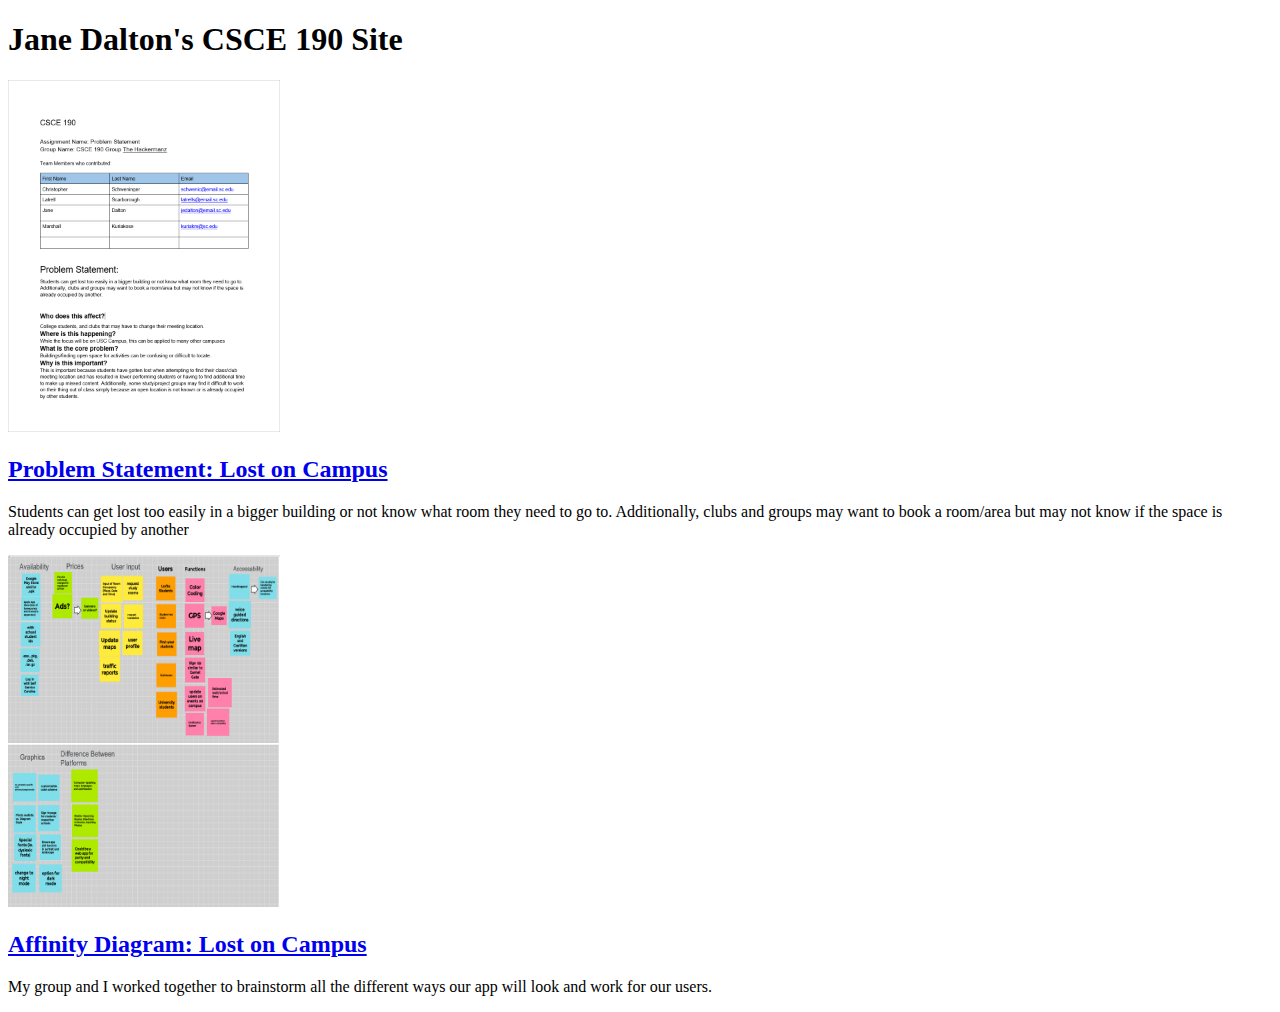
==== index.html @ becb59e5 "Add files via upload" ====
<!DOCTYPE html>
<html>
    <head>
        <title>CSCE 190: Jane Dalton</title>
    </head>

    <body>
        <h1>Jane Dalton's CSCE 190 Site</h1>

        <!--Problem Statement Assignment-->
        <section class="assignment">
            <a href="files/problem-statement.pdf"><img src="images/problem-statement01.png" width="272" height="352"></section></a>
            <section class="ass-details">
                <a href="files/problem-statement.pdf"><h2>Problem Statement: Lost on Campus</h2></a>
                <p>Students can get lost too easily in a bigger building or not know what room they need to go to.
                    Additionally, clubs and groups may want to book a room/area but may not know if the space is
                    already occupied by another</p>
                    
            </section>
        </section>

        <!--Affinity Diagram Assignment-->
        <section class="assignment">
            <a href="files/affinity-diagram.pdf"><img src="images/affinity-diagram.PNG" width="272" height="352"></section></a>
            <section class="ass-details">
                <a href="files/affinity-diagram.pdf"><h2>Affinity Diagram: Lost on Campus</h2></a>
                <p>My group and I worked together to brainstorm all the different ways our app will look and work for
                    our users.
                </p>
                    
            </section>
        </section>
    </body>
</html>
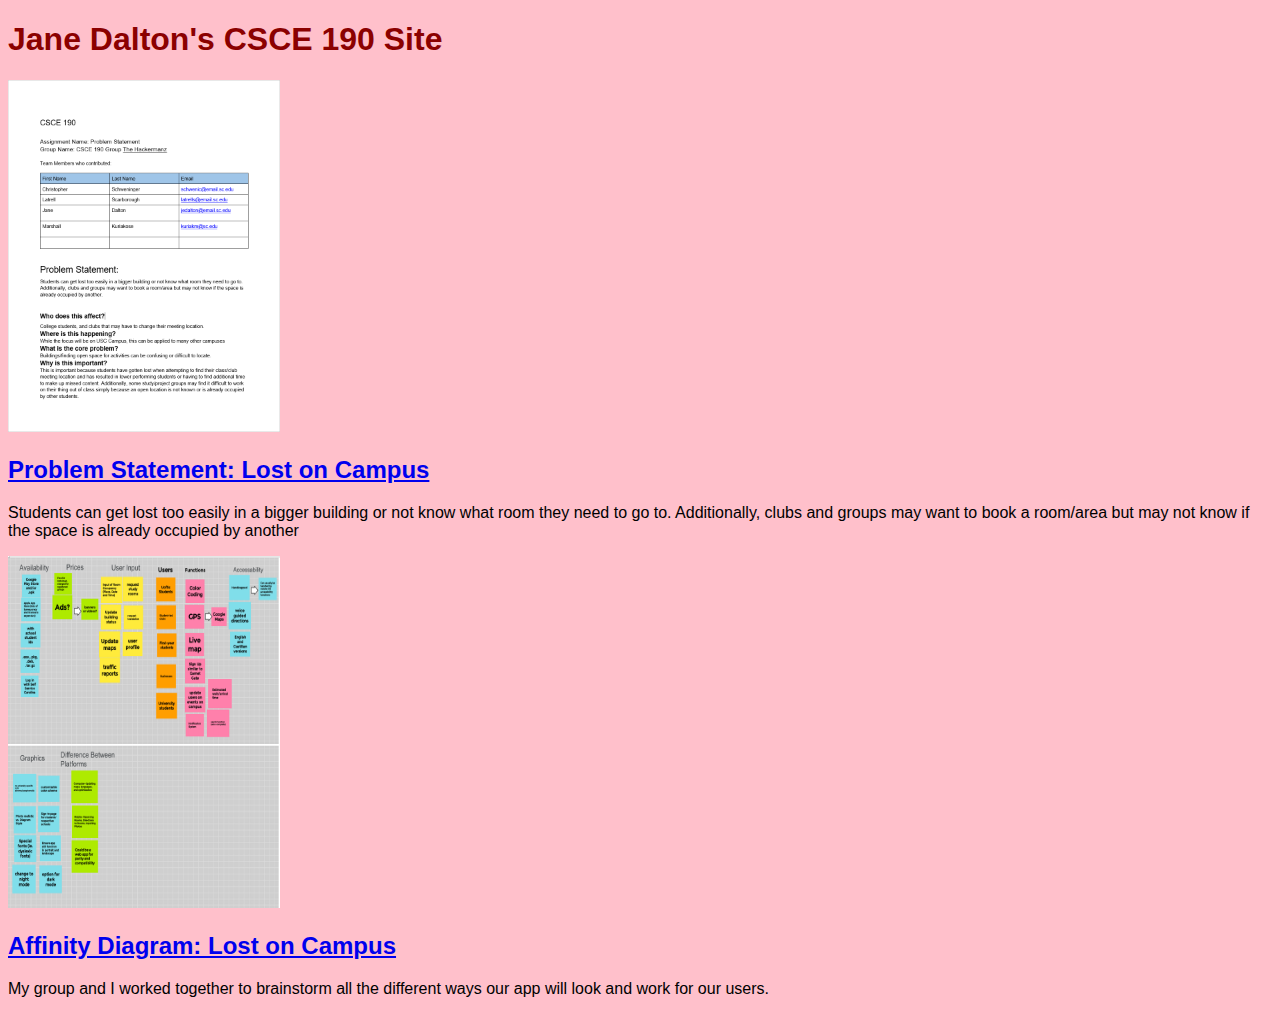
==== commit a4691508: "Add files via upload" ====
--- a/index.html
+++ b/index.html
@@ -2,6 +2,7 @@
 <html>
     <head>
         <title>CSCE 190: Jane Dalton</title>
+        <link rel="stylesheet" href="styles.css">
     </head>
 
     <body>
--- a/styles.css
+++ b/styles.css
@@ -0,0 +1,8 @@
+body {
+    background: pink;
+    font-family:Arial, Helvetica, sans-serif;
+}
+
+h1{
+    color: darkred;
+}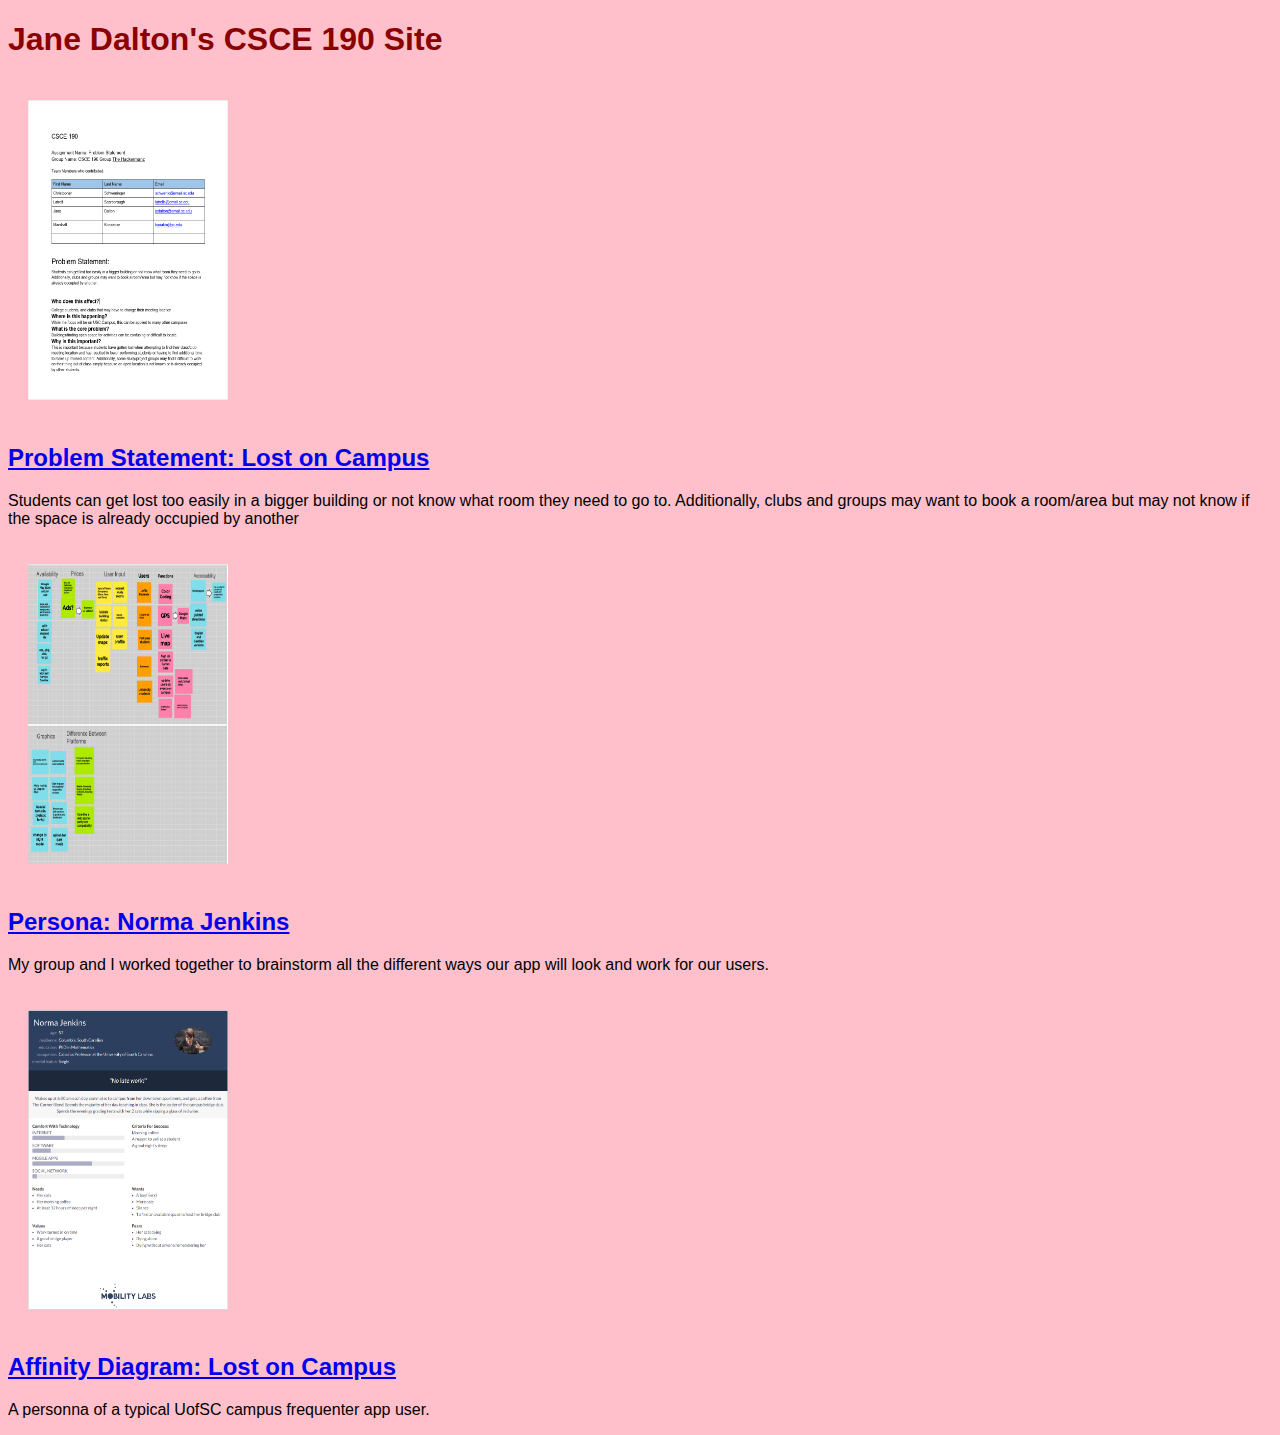
==== commit d6b0c635: "Add files via upload" ====
--- a/index.html
+++ b/index.html
@@ -24,9 +24,21 @@
         <section class="assignment">
             <a href="files/affinity-diagram.pdf"><img src="images/affinity-diagram.PNG" width="272" height="352"></section></a>
             <section class="ass-details">
-                <a href="files/affinity-diagram.pdf"><h2>Affinity Diagram: Lost on Campus</h2></a>
+                <a href="files/affinity-diagram.pdf"><h2>Persona: Norma Jenkins</h2></a>
                 <p>My group and I worked together to brainstorm all the different ways our app will look and work for
                     our users.
+                </p>
+                    
+            </section>
+        </section>
+
+         <!--Personna Assignment-->
+         <section class="assignment">
+            <a href="files/persona.pdf"><img src="images/personna.PNG" width="272" height="352"></section></a>
+            <section class="ass-details">
+                <a href="files/persona.pdf"><h2>Affinity Diagram: Lost on Campus</h2></a>
+                <p>
+                    A personna of a typical UofSC campus frequenter app user.
                 </p>
                     
             </section>
--- a/styles.css
+++ b/styles.css
@@ -3,6 +3,17 @@
     font-family:Arial, Helvetica, sans-serif;
 }
 
+.assignment {
+    display:flex;
+    padding:10px;
+}
+
+.assignment img {
+    width: 200px;
+    height:300px;
+    padding:10px;
+}
+
 h1{
     color: darkred;
 }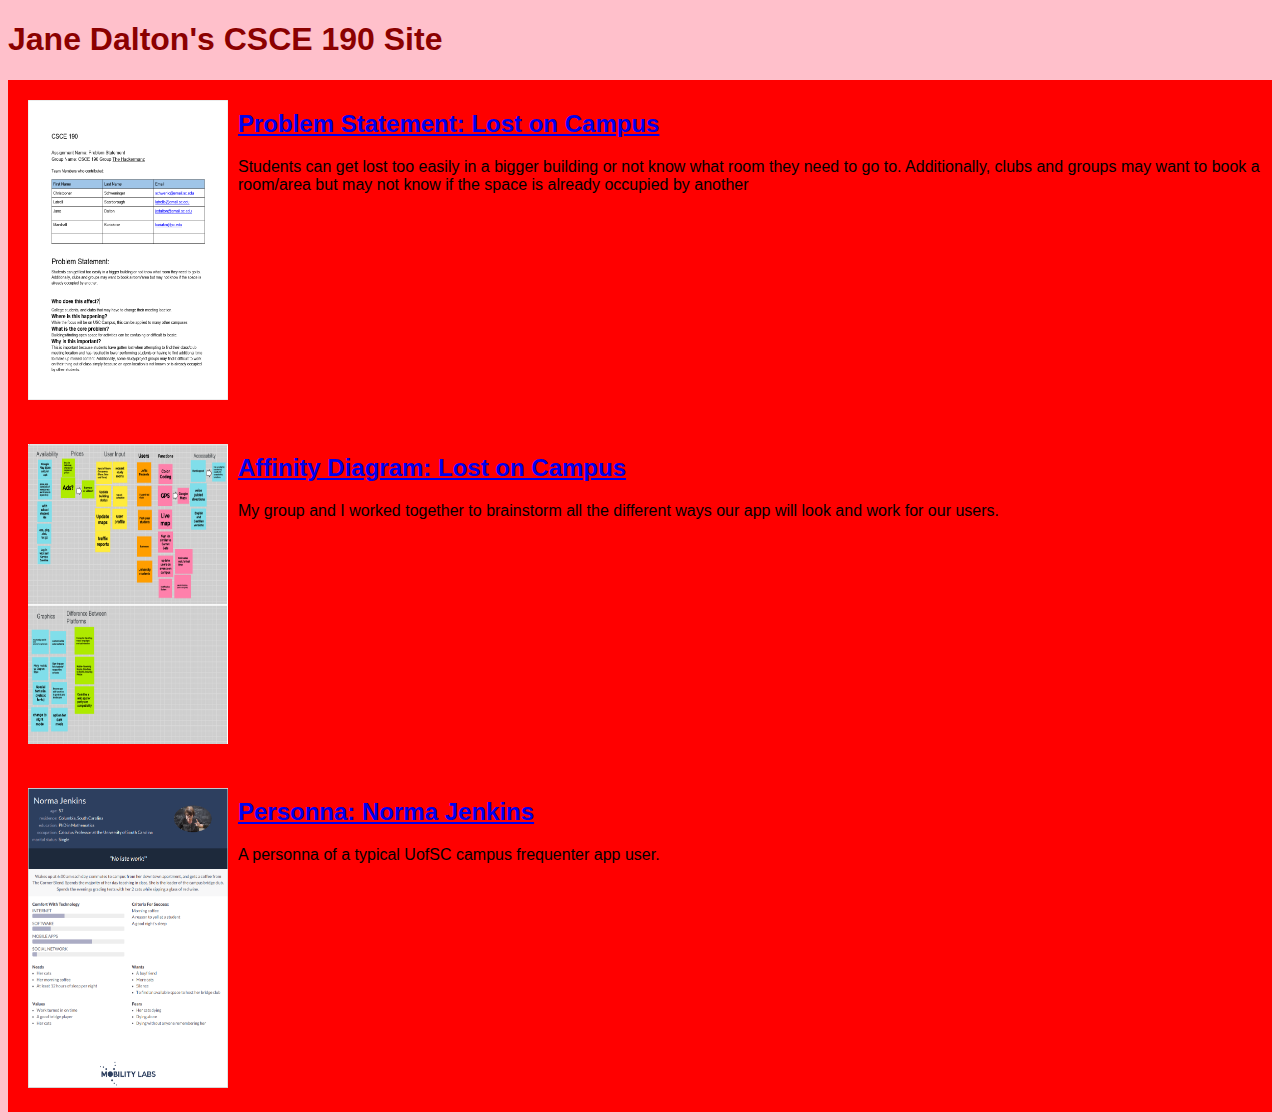
==== commit 9e3a59f5: "Add files via upload" ====
--- a/index.html
+++ b/index.html
@@ -10,7 +10,7 @@
 
         <!--Problem Statement Assignment-->
         <section class="assignment">
-            <a href="files/problem-statement.pdf"><img src="images/problem-statement01.png" width="272" height="352"></section></a>
+            <a href="files/problem-statement.pdf"><img src="images/problem-statement01.png" width="272" height="352"></a>
             <section class="ass-details">
                 <a href="files/problem-statement.pdf"><h2>Problem Statement: Lost on Campus</h2></a>
                 <p>Students can get lost too easily in a bigger building or not know what room they need to go to.
@@ -22,9 +22,9 @@
 
         <!--Affinity Diagram Assignment-->
         <section class="assignment">
-            <a href="files/affinity-diagram.pdf"><img src="images/affinity-diagram.PNG" width="272" height="352"></section></a>
+            <a href="files/affinity-diagram.pdf"><img src="images/affinity-diagram.PNG" width="272" height="352"></a>
             <section class="ass-details">
-                <a href="files/affinity-diagram.pdf"><h2>Persona: Norma Jenkins</h2></a>
+                <a href="files/affinity-diagram.pdf"><h2>Affinity Diagram: Lost on Campus</h2></a>
                 <p>My group and I worked together to brainstorm all the different ways our app will look and work for
                     our users.
                 </p>
@@ -34,9 +34,9 @@
 
          <!--Personna Assignment-->
          <section class="assignment">
-            <a href="files/persona.pdf"><img src="images/personna.PNG" width="272" height="352"></section></a>
+            <a href="files/persona.pdf"><img src="images/personna.PNG" width="272" height="352"></a>
             <section class="ass-details">
-                <a href="files/persona.pdf"><h2>Affinity Diagram: Lost on Campus</h2></a>
+                <a href="files/persona.pdf"><h2>Personna: Norma Jenkins</h2></a>
                 <p>
                     A personna of a typical UofSC campus frequenter app user.
                 </p>
--- a/styles.css
+++ b/styles.css
@@ -3,9 +3,11 @@
     font-family:Arial, Helvetica, sans-serif;
 }
 
-.assignment {
+.assignment{
     display:flex;
+    background: red;
     padding:10px;
+
 }
 
 .assignment img {
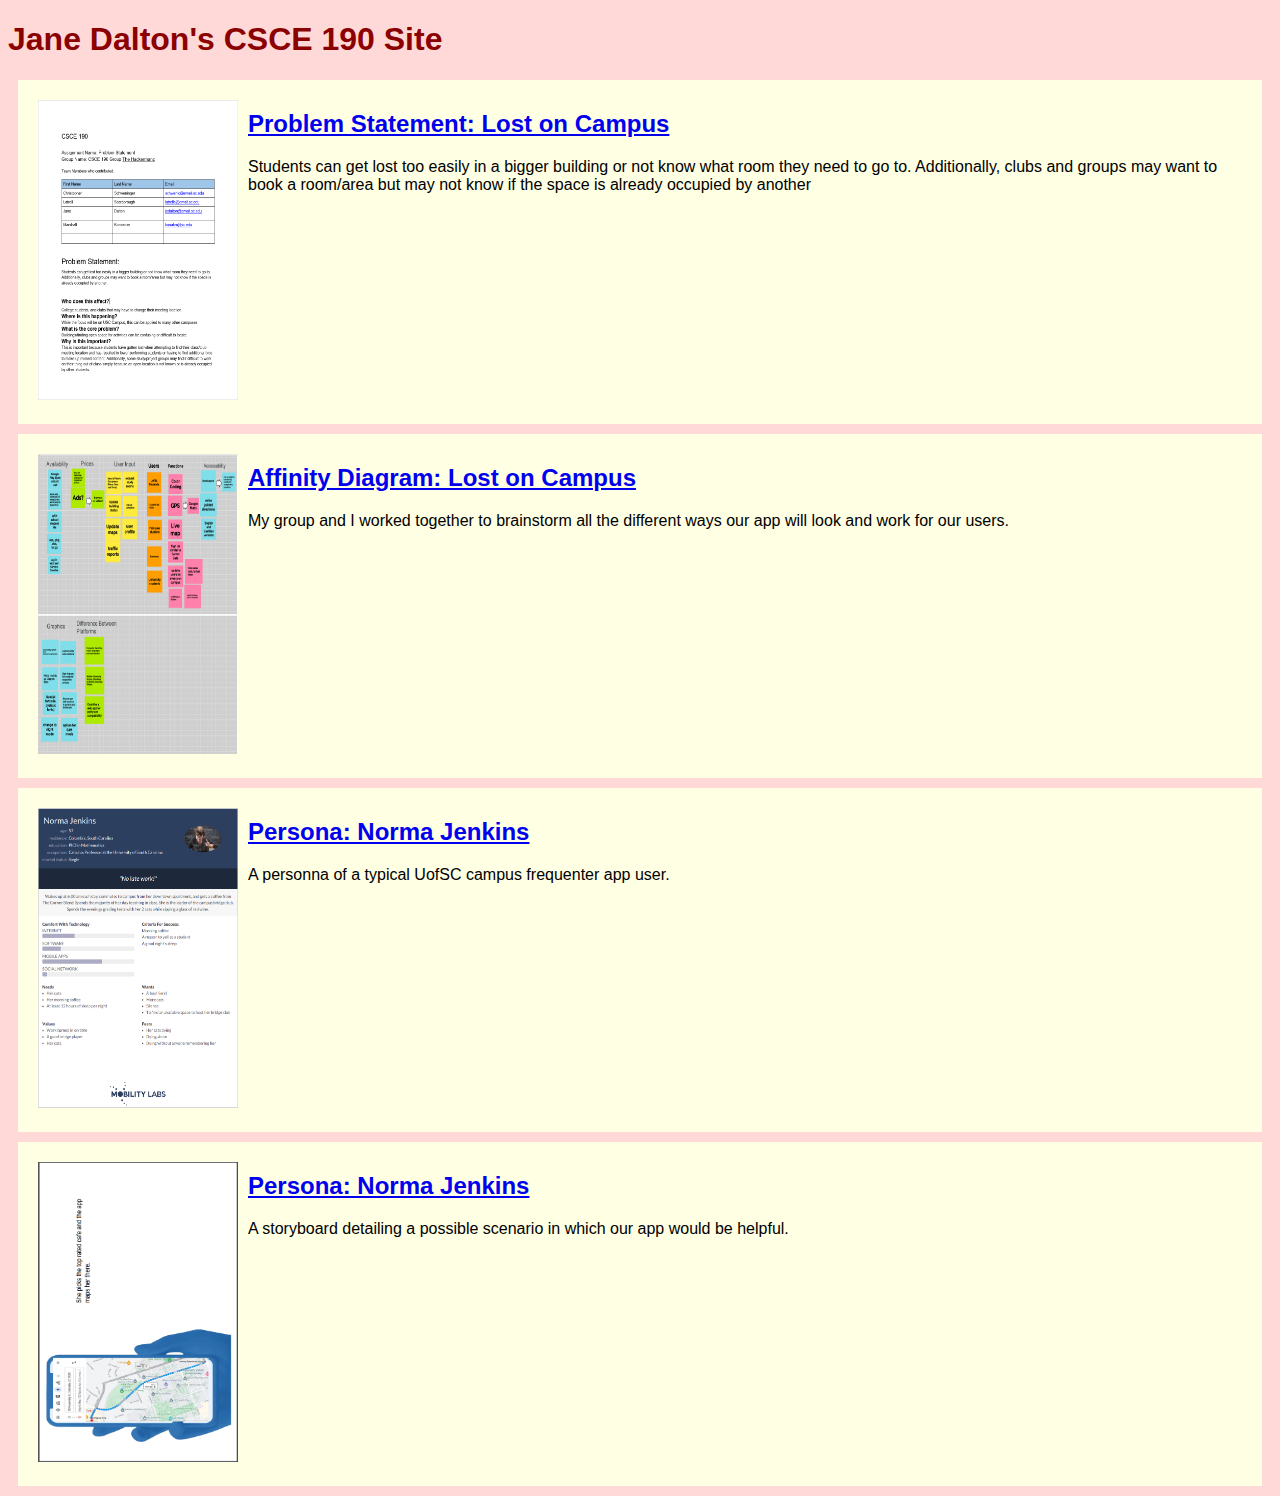
==== commit 87e501cd: "Add files via upload" ====
--- a/index.html
+++ b/index.html
@@ -32,13 +32,25 @@
             </section>
         </section>
 
-         <!--Personna Assignment-->
+         <!--Persona Assignment-->
          <section class="assignment">
             <a href="files/persona.pdf"><img src="images/personna.PNG" width="272" height="352"></a>
             <section class="ass-details">
-                <a href="files/persona.pdf"><h2>Personna: Norma Jenkins</h2></a>
+                <a href="files/persona.pdf"><h2>Persona: Norma Jenkins</h2></a>
                 <p>
                     A personna of a typical UofSC campus frequenter app user.
+                </p>
+                    
+            </section>
+        </section>
+
+        <!--Storyboard Assignment-->
+        <section class="assignment">
+            <a href="files/storyboard.pdf"><img src="images/storyboard.PNG" width="272" height="352"></a>
+            <section class="ass-details">
+                <a href="files/storyboard.pdf"><h2>Persona: Norma Jenkins</h2></a>
+                <p>
+                    A storyboard detailing a possible scenario in which our app would be helpful.
                 </p>
                     
             </section>
--- a/styles.css
+++ b/styles.css
@@ -1,12 +1,13 @@
 body {
-    background: pink;
+    background: rgb(255, 216, 216);
     font-family:Arial, Helvetica, sans-serif;
 }
 
 .assignment{
     display:flex;
-    background: red;
     padding:10px;
+    margin: 10px;
+    background: rgb(255, 255, 228);
 
 }
 
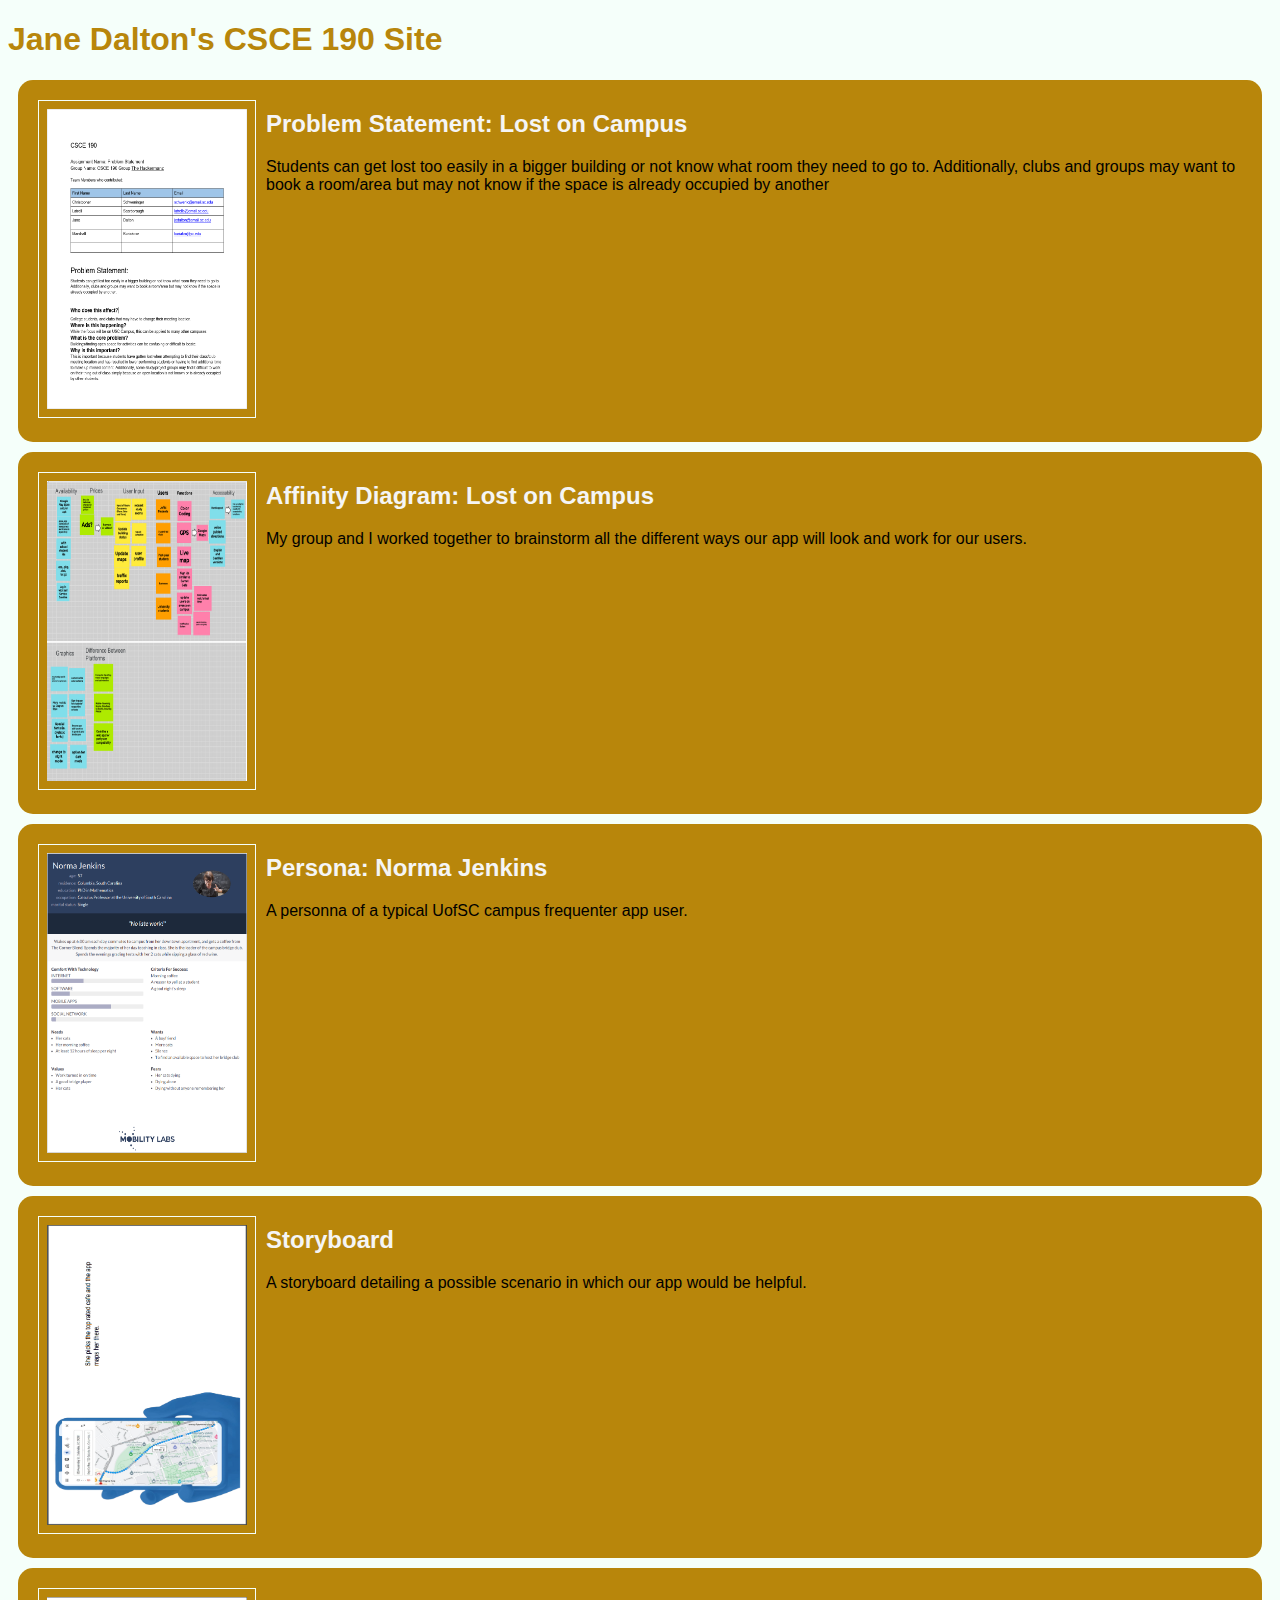
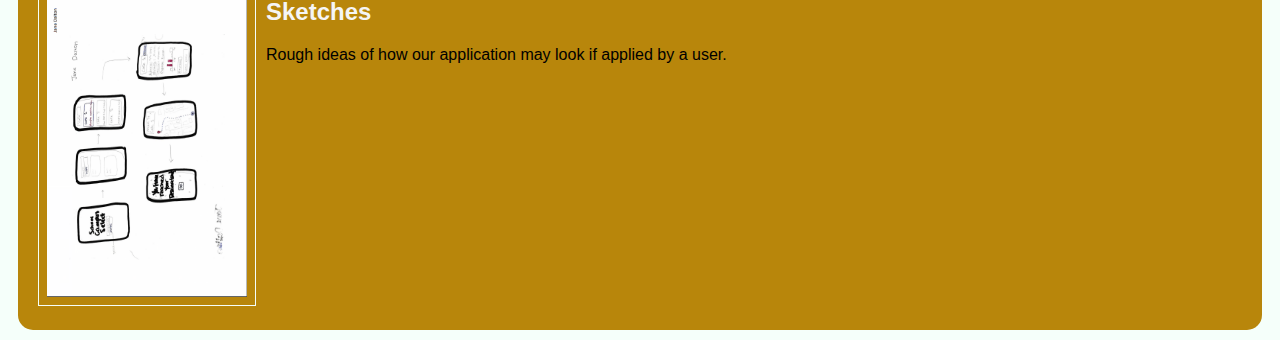
==== commit f6564e8e: "Add files via upload" ====
--- a/index.html
+++ b/index.html
@@ -48,9 +48,21 @@
         <section class="assignment">
             <a href="files/storyboard.pdf"><img src="images/storyboard.PNG" width="272" height="352"></a>
             <section class="ass-details">
-                <a href="files/storyboard.pdf"><h2>Persona: Norma Jenkins</h2></a>
+                <a href="files/storyboard.pdf"><h2>Storyboard</h2></a>
                 <p>
                     A storyboard detailing a possible scenario in which our app would be helpful.
+                </p>
+                    
+            </section>
+        </section>
+
+         <!--Persona Assignment-->
+         <section class="assignment">
+            <a href="files/sketch.pdf"><img src="images/sketch.PNG" width="272" height="352"></a>
+            <section class="ass-details">
+                <a href="files/sketch.pdf"><h2>Sketches</h2></a>
+                <p>
+                    Rough ideas of how our application may look if applied by a user. 
                 </p>
                     
             </section>
--- a/styles.css
+++ b/styles.css
@@ -1,5 +1,5 @@
 body {
-    background: rgb(255, 216, 216);
+    background: mintcream;
     font-family:Arial, Helvetica, sans-serif;
 }
 
@@ -7,16 +7,31 @@
     display:flex;
     padding:10px;
     margin: 10px;
-    background: rgb(255, 255, 228);
-
+    background: darkgoldenrod;
+    border-radius:15px;
 }
 
 .assignment img {
     width: 200px;
     height:300px;
-    padding:10px;
+    padding:8px;
+    margin: 10px;
+    border: 1px solid mintcream;
+}
+
+.assignment img:hover {
+    border: 1px solid #082E33;
 }
 
 h1{
-    color: darkred;
+    color: darkgoldenrod;
+}
+
+a {
+    text-decoration:none;
+    color: whitesmoke;
+}
+
+a:hover {
+    color: #082E33;
 }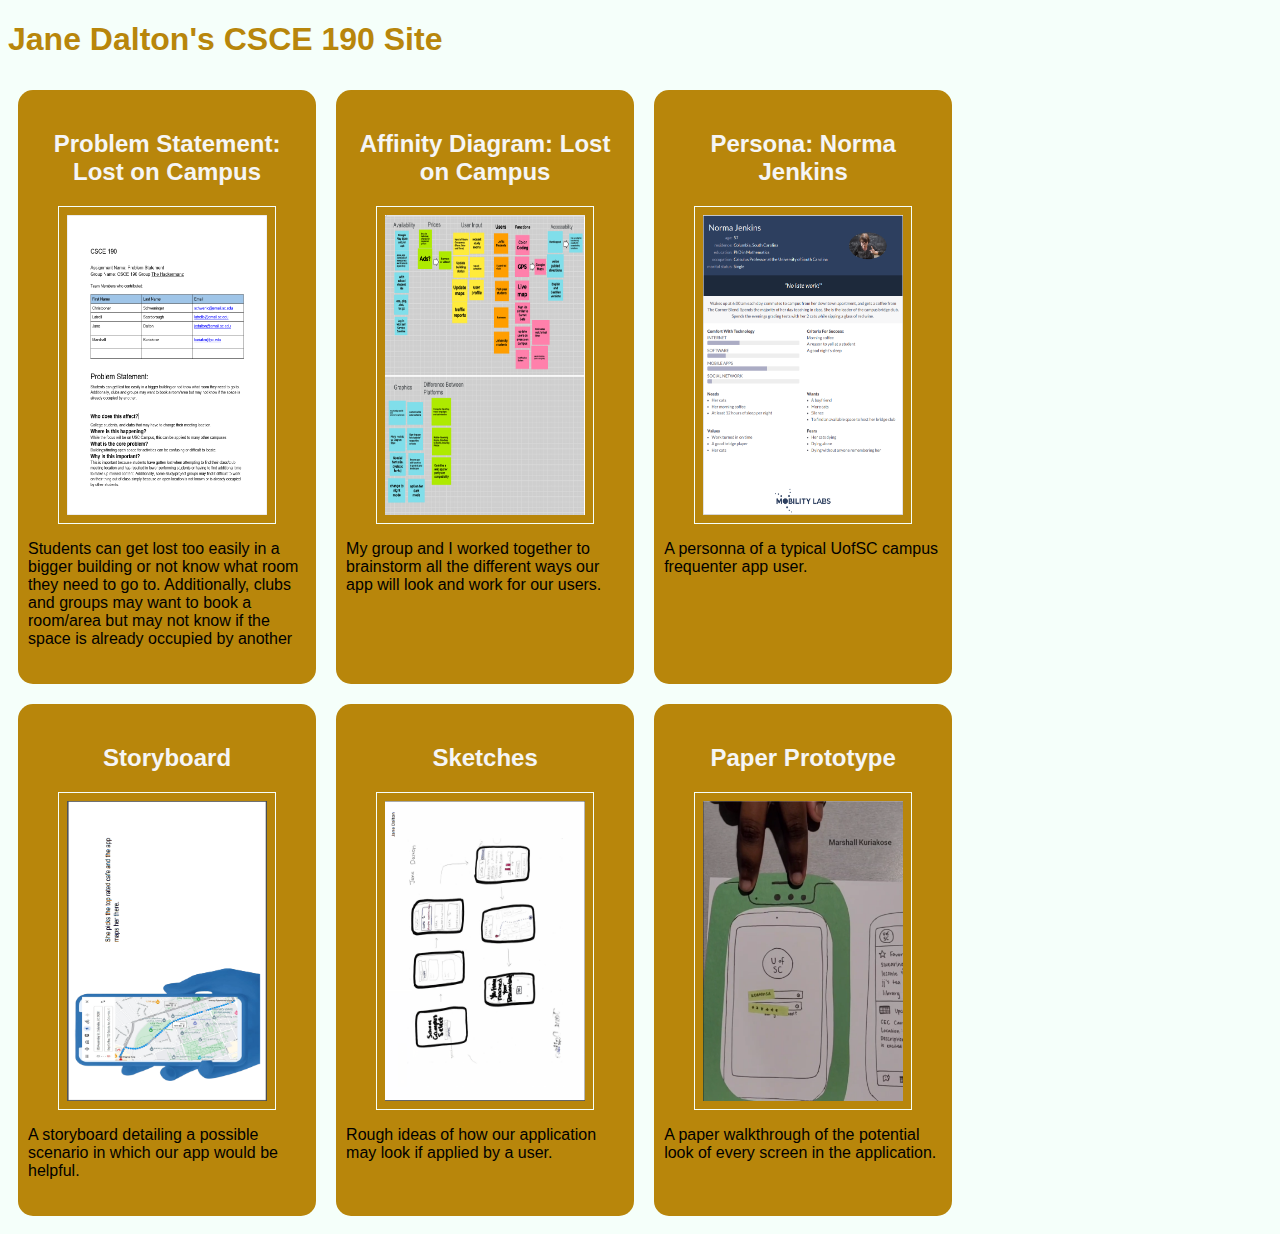
==== commit dce45fc8: "Add files via upload" ====
--- a/index.html
+++ b/index.html
@@ -8,65 +8,85 @@
     <body>
         <h1>Jane Dalton's CSCE 190 Site</h1>
 
-        <!--Problem Statement Assignment-->
-        <section class="assignment">
-            <a href="files/problem-statement.pdf"><img src="images/problem-statement01.png" width="272" height="352"></a>
-            <section class="ass-details">
+        <div class="assignments">
+            <!--Problem Statement Assignment-->
+            <section class="assignment">
                 <a href="files/problem-statement.pdf"><h2>Problem Statement: Lost on Campus</h2></a>
+                <a href="files/problem-statement.pdf"><img src="images/problem-statement01.png" width="272" height="352"></a>
+            
+                
                 <p>Students can get lost too easily in a bigger building or not know what room they need to go to.
                     Additionally, clubs and groups may want to book a room/area but may not know if the space is
                     already occupied by another</p>
                     
+                
             </section>
-        </section>
 
-        <!--Affinity Diagram Assignment-->
-        <section class="assignment">
-            <a href="files/affinity-diagram.pdf"><img src="images/affinity-diagram.PNG" width="272" height="352"></a>
-            <section class="ass-details">
+            <!--Affinity Diagram Assignment-->
+            <section class="assignment">
                 <a href="files/affinity-diagram.pdf"><h2>Affinity Diagram: Lost on Campus</h2></a>
+                <a href="files/affinity-diagram.pdf"><img src="images/affinity-diagram.PNG" width="272" height="352"></a>
+            
+                
                 <p>My group and I worked together to brainstorm all the different ways our app will look and work for
                     our users.
                 </p>
                     
+                
             </section>
-        </section>
 
-         <!--Persona Assignment-->
-         <section class="assignment">
-            <a href="files/persona.pdf"><img src="images/personna.PNG" width="272" height="352"></a>
-            <section class="ass-details">
+            <!--Persona Assignment-->
+            <section class="assignment">
                 <a href="files/persona.pdf"><h2>Persona: Norma Jenkins</h2></a>
+                <a href="files/persona.pdf"><img src="images/personna.PNG" width="272" height="352"></a>
+            
+                
                 <p>
                     A personna of a typical UofSC campus frequenter app user.
                 </p>
                     
+                
             </section>
-        </section>
 
-        <!--Storyboard Assignment-->
-        <section class="assignment">
-            <a href="files/storyboard.pdf"><img src="images/storyboard.PNG" width="272" height="352"></a>
-            <section class="ass-details">
+            <!--Storyboard Assignment-->
+            <section class="assignment">
                 <a href="files/storyboard.pdf"><h2>Storyboard</h2></a>
+                <a href="files/storyboard.pdf"><img src="images/storyboard.PNG" width="272" height="352"></a>
+            
+                
                 <p>
                     A storyboard detailing a possible scenario in which our app would be helpful.
                 </p>
                     
+                
             </section>
-        </section>
 
-         <!--Persona Assignment-->
-         <section class="assignment">
-            <a href="files/sketch.pdf"><img src="images/sketch.PNG" width="272" height="352"></a>
-            <section class="ass-details">
+            <!--Sketch Assignment-->
+            <section class="assignment">
                 <a href="files/sketch.pdf"><h2>Sketches</h2></a>
+                <a href="files/sketch.pdf"><img src="images/sketch.PNG" width="272" height="352"></a>
+                
+                
                 <p>
                     Rough ideas of how our application may look if applied by a user. 
                 </p>
                     
+                
             </section>
-        </section>
+
+            <!--Paper Prototype Assignment-->
+            <section class="assignment">
+                <a href="https://youtube.com/shorts/nvuQArW1oW4?feature=share"><h2>Paper Prototype</h2></a>
+                <a href="https://youtube.com/shorts/nvuQArW1oW4?feature=share"><img src="images/prototype.PNG" width="272" height="352"></a>
+                
+                
+                <p>
+                    A paper walkthrough of the potential look of every screen in the application. 
+                </p>
+                    
+                
+            </section>
+        </div>
     </body>
 </html>
 
--- a/styles.css
+++ b/styles.css
@@ -3,11 +3,15 @@
     font-family:Arial, Helvetica, sans-serif;
 }
 
-.assignment{
+.assignments {
     display:flex;
-    padding:10px;
-    margin: 10px;
-    background: darkgoldenrod;
+    flex-wrap:wrap;
+}
+.assignment {
+    width:22%;
+    padding:20px 10px;
+    margin:10px;
+    background:darkgoldenrod;
     border-radius:15px;
 }
 
@@ -17,6 +21,8 @@
     padding:8px;
     margin: 10px;
     border: 1px solid mintcream;
+    display:block;
+    margin:auto;
 }
 
 .assignment img:hover {
@@ -27,6 +33,10 @@
     color: darkgoldenrod;
 }
 
+h2{
+    text-align:center;
+}
+
 a {
     text-decoration:none;
     color: whitesmoke;
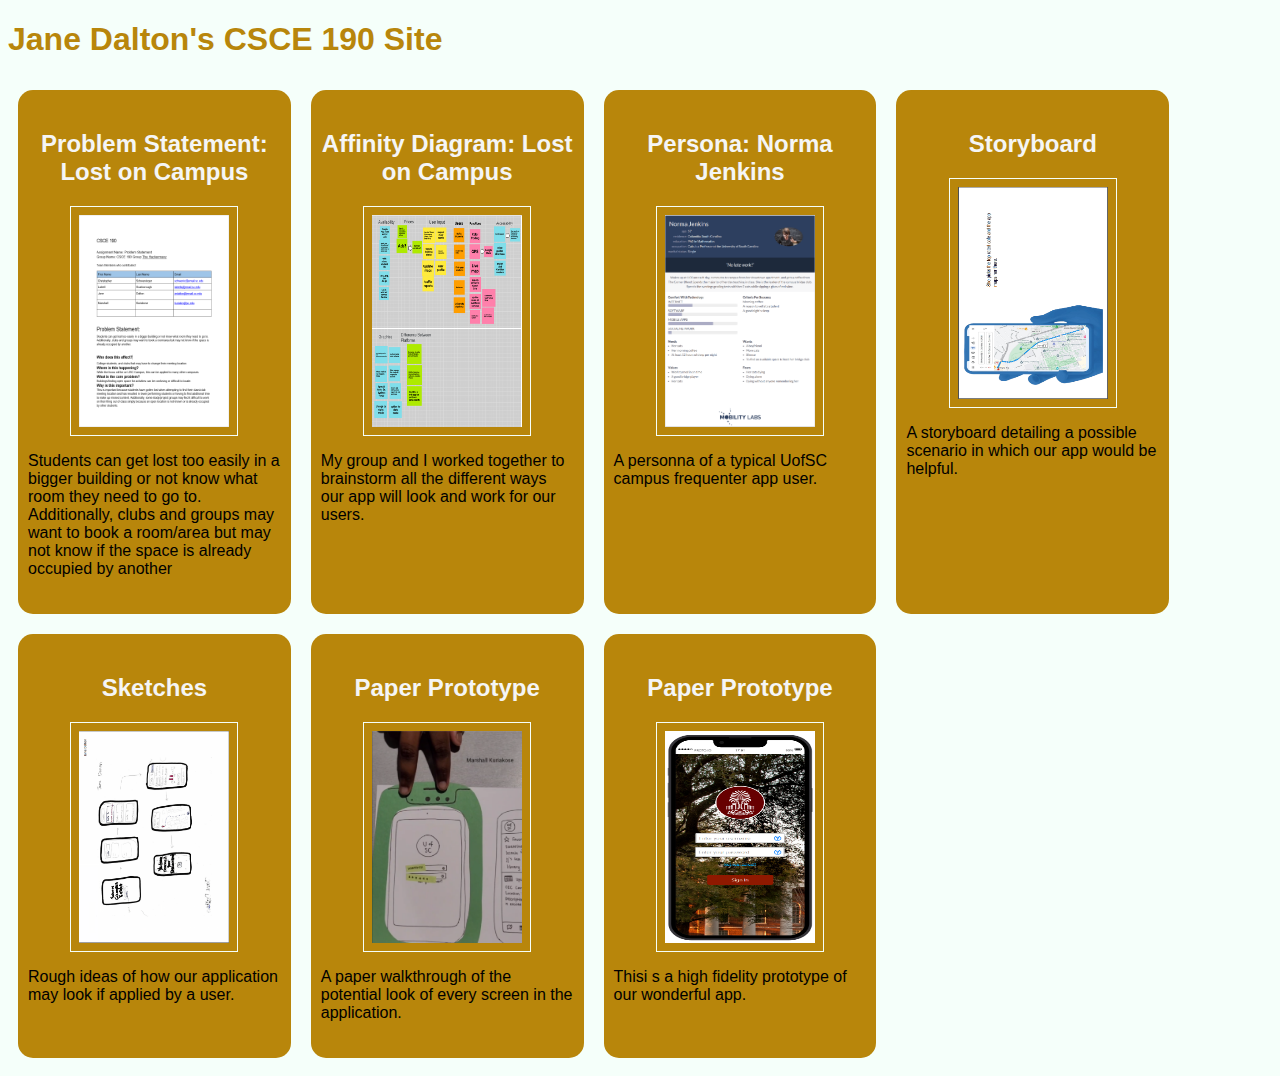
==== commit eacc4789: "Add files via upload" ====
--- a/index.html
+++ b/index.html
@@ -86,6 +86,19 @@
                     
                 
             </section>
+            
+            <!--Hi-fi Prototype Assignment-->
+            <section class="assignment">
+                <a href="files/hifi/src/index.html"><h2>Paper Prototype</h2></a>
+                <a href="files/hifi/src/index.html"><img src="images/hifi.PNG" width="272" height="352"></a>
+                
+                
+                <p>
+                    Thisi s a high fidelity prototype of our wonderful app. 
+                </p>
+                    
+                
+            </section>
         </div>
     </body>
 </html>
--- a/styles.css
+++ b/styles.css
@@ -8,7 +8,7 @@
     flex-wrap:wrap;
 }
 .assignment {
-    width:22%;
+    width:20%;
     padding:20px 10px;
     margin:10px;
     background:darkgoldenrod;
@@ -16,8 +16,8 @@
 }
 
 .assignment img {
-    width: 200px;
-    height:300px;
+    height:212.13px;
+    width:150px;
     padding:8px;
     margin: 10px;
     border: 1px solid mintcream;
